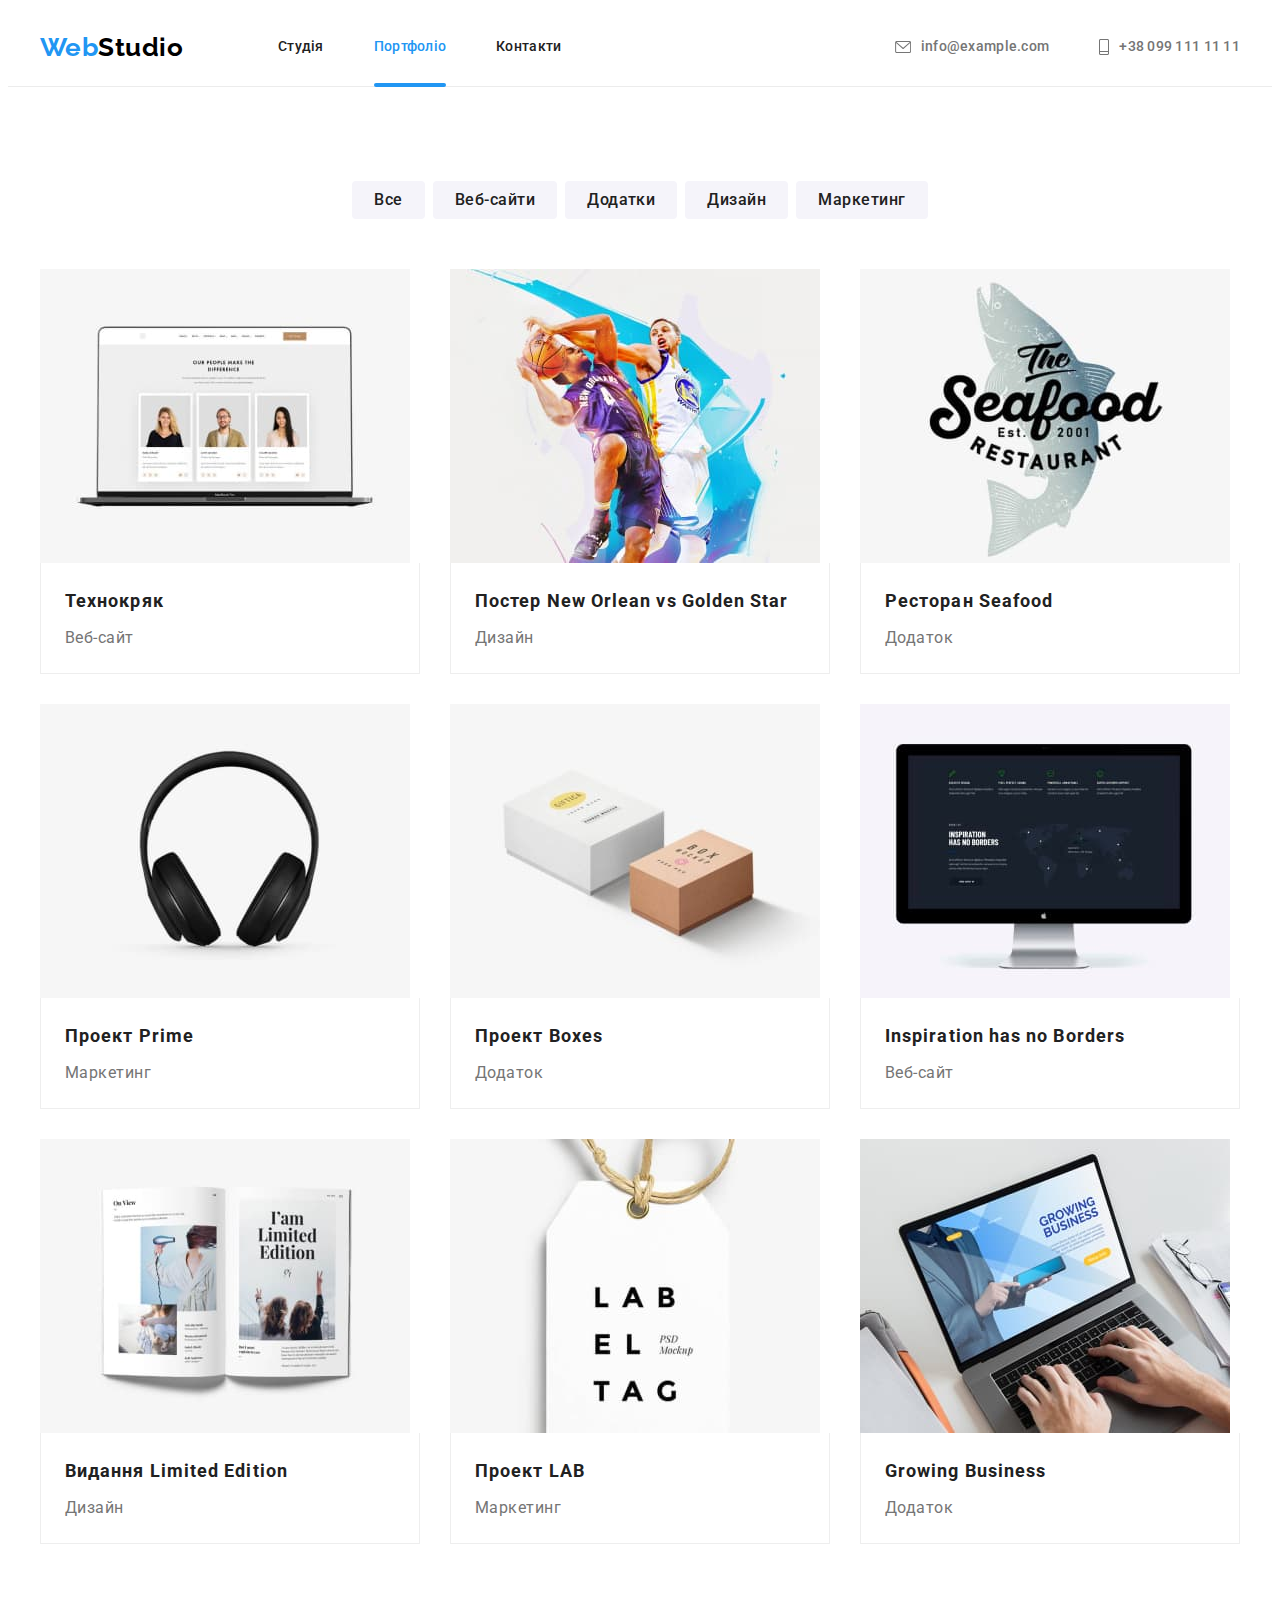
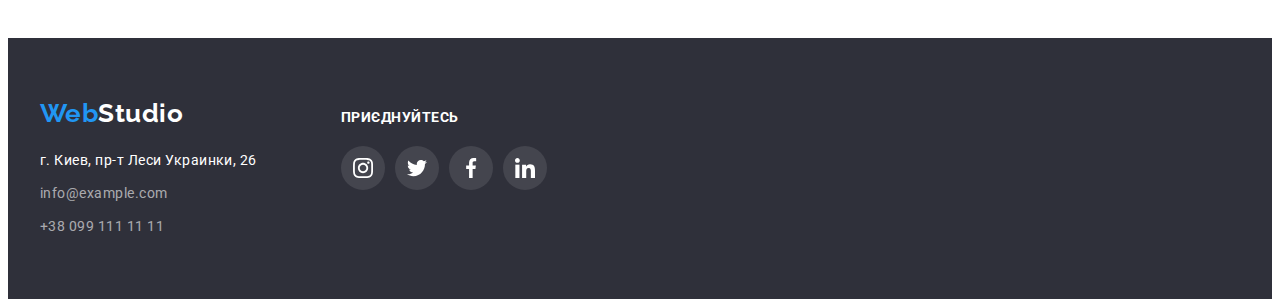
==== portfolio.html @ 140255fb "moved previous data" ====
<!DOCTYPE html>
<html lang="uk">
  <head>
    <meta charset="UTF-8" />
    <meta http-equiv="X-UA-Compatible" content="IE=edge" />
    <meta name="viewport" content="width=device-width, initial-scale=1.0" />
    <title>WebStudio - Portfolio</title>
    <link rel="preconnect" href="https://fonts.googleapis.com" />
    <link rel="preconnect" href="https://fonts.gstatic.com" crossorigin />
    <link
      href="https://fonts.googleapis.com/css2?family=Raleway:wght@700&family=Roboto:wght@400;500;700;900&display=swap"
      rel="stylesheet"
    />
    <link
      rel="stylesheet"
      href="https://cdnjs.cloudflare.com/ajax/libs/modern-normalize/1.1.0/modern-normalize.min.css"
      integrity="sha512-wpPYUAdjBVSE4KJnH1VR1HeZfpl1ub8YT/NKx4PuQ5NmX2tKuGu6U/JRp5y+Y8XG2tV+wKQpNHVUX03MfMFn9Q=="
      crossorigin="anonymous"
      referrerpolicy="no-referrer"
    />
    <link rel="stylesheet" href="./css/style.css" />
  </head>

  <body>
    <!-- header -->
    <header class="header">
      <div class="container header-container">
        <nav class="header-nav">
          <a href="./index.html" class="logo">Web<span class="logo-top">Studio</span> </a>
          <ul class="header-list list">
            <li class="header-item">
              <a href="./index.html" class="header-link link"> Студія </a>
            </li>
            <li class="header-item">
              <a href="./portfolio.html" class="header-link link current"> Портфоліо </a>
            </li>
            <li class="header-item">
              <a href="" class="header-link link"> Контакти </a>
            </li>
          </ul>
        </nav>
        <ul class="header-contact list">
          <li class="contact-item">
            <a href="mailto:info@example.com" class="contact-link link">
              <svg class="contact-item-icon" width="16" height="12">
                <use href="./images/icons.svg#icon-mail"></use>
              </svg>
              info@example.com
            </a>
          </li>
          <li class="contact-item">
            <a href="tel:+380991111111" class="contact-link link">
              <svg class="contact-item-icon" width="10" height="16">
                <use href="./images/icons.svg#icon-phone"></use>
              </svg>
              +38 099 111 11 11
            </a>
          </li>
        </ul>
      </div>
    </header>

    <!-- main -->
    <main>
      <section class="portfolio section">
        <h1 class="visually-hidden">Портфоліо</h1>

        <!-- portfolio filters -->
        <div class="container">
          <ul class="filter-list list">
            <li class="filter-item">
              <button type="button" class="filter-button btn">Все</button>
            </li>
            <li class="filter-item">
              <button type="button" class="filter-button btn">Веб-сайти</button>
            </li>
            <li class="filter-item">
              <button type="button" class="filter-button btn">Додатки</button>
            </li>
            <li class="filter-item">
              <button type="button" class="filter-button btn">Дизайн</button>
            </li>
            <li class="filter-item">
              <button type="button" class="filter-button btn">Маркетинг</button>
            </li>
          </ul>

          <!-- portfolio items -->
          <ul class="portfolio-list list">
            <li class="portfolio-item">
              <a href="" class="portfolio-link link">
                <div class="portfolio-thumb">
                  <img
                    src="./images/potfolio-1.jpg"
                    alt="трое людей на экране ноутбука"
                    width="370"
                  />
                  <p class="portfolio-thumb-text">
                    Ресурс пропонує комплексні пропозиції з різним рівнем функціоналу та сервісів.
                    Все це дозволить відвідувачу отримати вичерпні відомості про компанію чи
                    приватну особу.
                  </p>
                </div>
                <div class="item-border">
                  <h2 class="portfolio-title title">Технокряк</h2>
                  <p class="portfolio-text">Веб-сайт</p>
                </div>
              </a>
            </li>
            <li class="portfolio-item">
              <a href="" class="portfolio-link link">
                <div class="portfolio-thumb">
                  <img src="./images/potfolio-2.jpg" alt="два баскетболиста и мяч" width="370" />
                  <p class="portfolio-thumb-text">
                    Ресурс пропонує комплексні пропозиції з різним рівнем функціоналу та сервісів.
                    Все це дозволить відвідувачу отримати вичерпні відомості про компанію чи
                    приватну особу.
                  </p>
                </div>
                <div class="item-border">
                  <h2 class="portfolio-title title">Постер New Orlean vs Golden Star</h2>
                  <p class="portfolio-text">Дизайн</p>
                </div>
              </a>
            </li>
            <li class="portfolio-item">
              <a href="" class="portfolio-link link">
                <div class="portfolio-thumb">
                  <img
                    src="./images/potfolio-3.jpg"
                    alt="акула, на которой название ресторана"
                    width="370"
                  />
                  <p class="portfolio-thumb-text">
                    Ресурс пропонує комплексні пропозиції з різним рівнем функціоналу та сервісів.
                    Все це дозволить відвідувачу отримати вичерпні відомості про компанію чи
                    приватну особу.
                  </p>
                </div>
                <div class="item-border">
                  <h2 class="portfolio-title title">Ресторан Seafood</h2>
                  <p class="portfolio-text">Додаток</p>
                </div>
              </a>
            </li>
            <li class="portfolio-item">
              <a href="" class="portfolio-link link">
                <div class="portfolio-thumb">
                  <img
                    src="./images/potfolio-4.jpg"
                    alt="беспроводные внешние наушники"
                    width="370"
                  />
                  <p class="portfolio-thumb-text">
                    Ресурс пропонує комплексні пропозиції з різним рівнем функціоналу та сервісів.
                    Все це дозволить відвідувачу отримати вичерпні відомості про компанію чи
                    приватну особу.
                  </p>
                </div>
                <div class="item-border">
                  <h2 class="portfolio-title title">Проект Prime</h2>
                  <p class="portfolio-text">Маркетинг</p>
                </div>
              </a>
            </li>
            <li class="portfolio-item">
              <a href="" class="portfolio-link link">
                <div class="portfolio-thumb">
                  <img
                    src="./images/potfolio-5.jpg"
                    alt="две подарочных картонных коробки"
                    width="370"
                  />
                  <p class="portfolio-thumb-text">
                    Ресурс пропонує комплексні пропозиції з різним рівнем функціоналу та сервісів.
                    Все це дозволить відвідувачу отримати вичерпні відомості про компанію чи
                    приватну особу.
                  </p>
                </div>
                <div class="item-border">
                  <h2 class="portfolio-title title">Проект Boxes</h2>
                  <p class="portfolio-text">Додаток</p>
                </div>
              </a>
            </li>
            <li class="portfolio-item">
              <a href="" class="portfolio-link link">
                <div class="portfolio-thumb">
                  <img src="./images/potfolio-6.jpg" alt="монитор с информацией" width="370" />
                  <p class="portfolio-thumb-text">
                    Ресурс пропонує комплексні пропозиції з різним рівнем функціоналу та сервісів.
                    Все це дозволить відвідувачу отримати вичерпні відомості про компанію чи
                    приватну особу.
                  </p>
                </div>
                <div class="item-border">
                  <h2 class="portfolio-title title">Inspiration has no Borders</h2>
                  <p class="portfolio-text">Веб-сайт</p>
                </div>
              </a>
            </li>
            <li class="portfolio-item">
              <a href="" class="portfolio-link link">
                <div class="portfolio-thumb">
                  <img src="./images/potfolio-7.jpg" alt="открытая книга" width="370" />
                  <p class="portfolio-thumb-text">
                    Ресурс пропонує комплексні пропозиції з різним рівнем функціоналу та сервісів.
                    Все це дозволить відвідувачу отримати вичерпні відомості про компанію чи
                    приватну особу.
                  </p>
                </div>
                <div class="item-border">
                  <h2 class="portfolio-title title">Видання Limited Edition</h2>
                  <p class="portfolio-text">Дизайн</p>
                </div>
              </a>
            </li>
            <li class="portfolio-item">
              <a href="" class="portfolio-link link">
                <div class="portfolio-thumb">
                  <img
                    src="./images/potfolio-8.jpg"
                    alt="картонная этикетка на верёвке"
                    width="370"
                  />
                  <p class="portfolio-thumb-text">
                    Ресурс пропонує комплексні пропозиції з різним рівнем функціоналу та сервісів.
                    Все це дозволить відвідувачу отримати вичерпні відомості про компанію чи
                    приватну особу.
                  </p>
                </div>
                <div class="item-border">
                  <h2 class="portfolio-title title">Проект LAB</h2>
                  <p class="portfolio-text">Маркетинг</p>
                </div>
              </a>
            </li>
            <li class="portfolio-item">
              <a href="" class="portfolio-link link">
                <div class="portfolio-thumb">
                  <img src="./images/potfolio-9.jpg" alt="работа на ноутбуке" width="370" />
                  <p class="portfolio-thumb-text">
                    Ресурс пропонує комплексні пропозиції з різним рівнем функціоналу та сервісів.
                    Все це дозволить відвідувачу отримати вичерпні відомості про компанію чи
                    приватну особу.
                  </p>
                </div>
                <div class="item-border">
                  <h2 class="portfolio-title title">Growing Business</h2>
                  <p class="portfolio-text">Додаток</p>
                </div>
              </a>
            </li>
          </ul>
        </div>
      </section>
    </main>
    <!-- footer -->
    <footer class="footer">
      <div class="container footer-container">
        <div class="contact-information">
          <a href="./index.html" class="logo">Web<span class="logo-bottom">Studio</span> </a>
          <address class="footer-address">
            <ul class="footer-list list">
              <li class="footer-item">
                <a
                  href="https://goo.gl/maps/brbRvfbXfKNv5y6a6"
                  class="footer-link link city"
                  target="_blank"
                  rel="noopener noreferer nofolow"
                >
                  г. Киев, пр-т Леси Украинки, 26
                </a>
              </li>
              <li class="footer-item">
                <a href="mailto:info@example.com" class="footer-link link"> info@example.com </a>
              </li>
              <li class="footer-item">
                <a href="tel:+380991111111" class="footer-link link"> +38 099 111 11 11 </a>
              </li>
            </ul>
          </address>
        </div>

        <div class="join-us">
          <p class="footer-title">приєднуйтесь</p>
          <ul class="footer-soc-list list">
            <li class="footer-soc-item">
              <a href="" class="footer-soc-link link">
                <svg class="footer-soc-icon" width="20px" height="20px">
                  <use href="./images/icons.svg#icon-instagram"></use>
                </svg>
              </a>
            </li>
            <li class="footer-soc-item">
              <a href="" class="footer-soc-link link">
                <svg class="footer-soc-icon" width="20px" height="20px">
                  <use href="./images/icons.svg#icon-twitter"></use>
                </svg>
              </a>
            </li>
            <li class="footer-soc-item">
              <a href="" class="footer-soc-link link">
                <svg class="footer-soc-icon" width="20px" height="20px">
                  <use href="./images/icons.svg#icon-facebook"></use>
                </svg>
              </a>
            </li>
            <li class="footer-soc-item">
              <a href="" class="footer-soc-link link">
                <svg class="footer-soc-icon" width="20px" height="20px">
                  <use href="./images/icons.svg#icon-linkedin"></use>
                </svg>
              </a>
            </li>
          </ul>
        </div>
      </div>
    </footer>
  </body>
</html>
---- css/style.css ----
:root {
  --primary-color-text: #757575;
  --primary-title-color: #212121;
  --accent-color: #2196f3;

  --footer-background-color: #2f303a;
  --web-logo-color: #2196f3;
  --header-logo-studio: #000000;
  --footer-logo-studio: #ffffff;
  --footer-link-color: rgba(255, 255, 255, 0.6);

  --hero-title-color: #ffffff;
  --hero-background-color: #c4c4c4;
  --hero-button-accent: #188ce8;
  --hero-overlay-color: rgba(47, 48, 58, 0.4);

  --section-team-background: #f5f4fa;
  --team-person-background: #ffffff;

  --portfolio-button-background: #f5f4fa;
  --portfolio-button-hover-color: #ffffff;

  --portfolio-item-background: #eeeeee;
  /* --------ICONS--------- */
  --features-icon-backround: #f5f4fa;

  --team-icon-color: #afb1b8;
  --team-icon-background: #ffffff;
  --team-icon-hover: #ffffff;

  --client-icon-color: #afb1b8;

  --footer-icon-background: rgba(255, 255, 255, 0.1);
  --footer-icon-color: #ffffff;

  /* ===========animation */
  --time-function: cubic-bezier(0.4, 0, 0.2, 1);
  --time-duration: 250ms;
}

/* --------------------BASIC--------------------- */
p,
h1,
h2,
h3,
h4,
h5,
h6 {
  margin: 0;
}

ul,
ol {
  margin: 0;
  padding-left: 0;
}

img {
  display: block;
  max-width: 100%;
  height: auto;
}

address {
  font-style: normal;
}
/* ====================================== */
body {
  font-family: 'Roboto', sans-serif;
  letter-spacing: 0.03em;
  color: var(--primary-color-text);
  background-color: #ffffff;
}

.container {
  /* width: 100%;
  max-width: 1200px; */
  width: 1200px;
  margin-left: auto;
  margin-right: auto;
  padding-left: 15px;
  padding-right: 15px;
}

.section {
  padding-top: 94px;
  padding-bottom: 94px;
}

.list {
  list-style: none;
}
.link {
  text-decoration: none;
}

.title {
  color: var(--primary-title-color);
}

.btn {
  font-family: inherit;
  text-align: center;
  cursor: pointer;
  border: none;
  border-radius: 4px;
}

.visually-hidden {
  position: absolute;
  white-space: nowrap;
  width: 1px;
  height: 1px;
  overflow: hidden;
  border: 0;
  padding: 0;
  clip: rect(0 0 0 0);
  clip-path: inset(50%);
  margin: -1px;
}
/* -------------------------------------------- */
/* --------------------header------------------ */
.header {
  align-items: center;
  border-bottom: 1px solid #ececec;
}

.header-container {
  display: flex;
  align-items: center;
}

.header-nav {
  display: flex;
  align-items: center;
}

.header-list {
  display: flex;
  margin-left: 93px;
}

.header-list .header-item + .header-item {
  margin-left: 50px;
}
.header-contact {
  display: flex;
  align-items: center;
  margin-left: auto;
}
.header-contact .contact-item + .contact-item {
  margin-left: 50px;
}

/* ----logo--- */
/* ----------- */
.logo {
  display: block;
  width: 145px;

  font-family: 'Raleway', sans-serif;
  font-weight: 700;
  font-size: 26px;
  line-height: 1.19;
  color: var(--accent-color);

  text-decoration: none;
}
.header-nav .logo-top {
  color: var(--header-logo-studio);
}
/* ------------ */
/* ------------ */

.header-item {
  position: relative;
}
.header-list .current {
  color: var(--accent-color);
}

.current::after {
  content: '';
  position: absolute;
  top: calc(100% + 1px);
  transform: translate(0, -100%);
  width: 100%;
  height: 4px;
  border-radius: 2px;

  background-color: var(--accent-color);
}

.header-link,
.contact-link {
  display: flex;
  align-items: center;
  padding-top: 31px;
  padding-bottom: 31px;

  font-weight: 500;
  font-size: 14px;
  line-height: 1.14;
  letter-spacing: 0.02em;
  color: var(--primary-title-color);

  transition-property: color;
  transition-duration: var(--time-duration);
  transition-timing-function: var(--time-function);
}
.contact-link {
  color: var(--primary-color-text);
}

.contact-item-icon {
  fill: currentColor;
  margin-right: 10px;
}

.header-link:hover,
.header-link:focus,
.contact-link:hover,
.contact-link:focus {
  color: var(--accent-color);
}
/* -------------------END----------------------- */

/* --------------------------------------------- */
/* --------------------HERO--------------------- */
.hero {
  padding-top: 200px;
  padding-bottom: 200px;
  max-width: 1600px;
  margin-left: auto;
  margin-right: auto;

  background-color: var(--hero-background-color);
  background-image: linear-gradient(rgba(47, 48, 58, 0.4), rgba(47, 48, 58, 0.4)),
    url(../images/hero.jpg);
  background-repeat: no-repeat;
  background-position: center;
  background-size: cover;
}

.hero-title {
  margin-left: auto;
  margin-right: auto;
  margin-bottom: 30px;
  max-width: 696px;

  font-weight: 900;
  font-size: 44px;
  line-height: 1.36;
  letter-spacing: 0.06em;
  text-transform: uppercase;
  text-align: center;
  color: var(--hero-title-color);
}

.hero-btn {
  display: block;
  min-width: 200px;
  height: 50px;
  margin: 0 auto;
  padding: 0;

  font-weight: 700;
  font-size: 16px;
  line-height: 1.88;
  letter-spacing: 0.06em;

  background-color: var(--accent-color);
  color: var(--hero-title-color);
  box-shadow: 0px 4px 4px rgba(0, 0, 0, 0.15);

  transition: background-color;
  transition-duration: var(--time-duration);
  transition-timing-function: var(--time-function);
}

.hero-btn:hover,
.hero-btn:focus {
  background-color: var(--hero-button-accent);
}
/* -------------------END----------------------- */

/* --------------------------------------------- */
/* --------------------FEATURES------------------ */
.features {
  padding-bottom: 0;
}
.features-list {
  display: flex;
  gap: 30px;
}

.features-item {
  max-width: 270px;
}
.features-item-picture {
  display: flex;
  width: 270px;
  height: 120px;
  margin-bottom: 30px;
  align-items: center;
  justify-content: center;
  background-color: var(--features-icon-backround);
}

.features .features-title {
  margin-bottom: 10px;

  font-weight: 700;
  font-size: 14px;
  line-height: 1.14;
  text-transform: uppercase;
}

.features-text {
  font-size: 14px;
  line-height: 1.71;
}
/* -------------------END----------------------- */

/* --------------------------------------------- */
/* ------------------SERVICE------------------- */
.service-title {
  width: 376px;
  margin-left: auto;
  margin-right: auto;
  margin-bottom: 50px;

  font-weight: 700;
  font-size: 36px;
  line-height: 1.17;
}
.service-list {
  display: flex;
  justify-content: center;
  /* gap: 30px; */
}

.service-list .service-item + .service-item {
  margin-left: 30px;
}
.service-link {
  position: relative;
}
.service-text {
  position: absolute;
  bottom: 0;
  left: 0;
  width: 100%;
  min-height: 70px;

  display: flex;
  align-items: center;
  justify-content: center;

  font-weight: 700;
  font-size: 14px;
  line-height: 1.14;
  letter-spacing: 0.03em;
  text-transform: uppercase;
  color: #ffffff;

  background-color: rgba(47, 48, 58, 0.8);
}

/* ------------------TEAM------------------- */
.team {
  background-color: var(--section-team-background);
}

.team-title {
  width: 264px;
  margin-left: auto;
  margin-right: auto;
  margin-bottom: 50px;

  font-weight: 700;
  font-size: 36px;
  line-height: 1.17;
}
.team-list {
  display: flex;
  gap: 30px;
}

.team-item {
  width: 270px;
  background-color: var(--team-person-background);
  box-shadow: 0px 1px 3px rgba(0, 0, 0, 0.12), 0px 1px 1px rgba(0, 0, 0, 0.14),
    0px 2px 1px rgba(0, 0, 0, 0.2);
  border-radius: 0px 0px 4px 4px;
}

.team-link-title {
  padding-top: 30px;
  margin-bottom: 10px;
  text-align: center;

  font-weight: 500;
  font-size: 16px;
  line-height: 1.19;
}

.team-item-text {
  margin-bottom: 16px;

  font-size: 16px;
  line-height: 1.19;
  text-align: center;
}
.team-soc-list {
  display: flex;
  gap: 10px;
  justify-content: center;
  padding-bottom: 30px;
}
.team-soc-link {
  display: flex;
  align-items: center;
  justify-content: center;
  width: 44px;
  height: 44px;
  border-radius: 50%;
  background-color: var(--team-icon-background);
  color: var(--client-icon-color);

  transition-property: color, background-color;
  transition-duration: var(--time-duration);
  transition-timing-function: var(--time-function);
}
.team-soc-icon {
  fill: currentColor;
}
.team-soc-link:hover,
.team-soc-link:focus {
  background-color: var(--accent-color);
  color: var(--team-icon-hover);
}
/* ----------------CLIENTS------------------- */
.clients-title {
  margin-bottom: 50px;

  font-weight: 700;
  font-size: 36px;
  line-height: 1.17;
  text-align: center;
}
.clients-list {
  display: flex;
  gap: 30px;
  align-items: center;
}
.clients-link {
  display: flex;
  width: 170px;
  height: 92px;
  justify-content: center;
  align-items: center;

  color: var(--client-icon-color);
  border: 1px solid var(--client-icon-color);
  border-radius: 4px;

  transition: color, border-color;
  transition-duration: var(--time-duration);
  transition-timing-function: var(--time-function);
}
.clients-icon {
  fill: currentColor;
}
.clients-link:hover,
.clients-link:focus {
  color: var(--accent-color);
  border-color: var(--accent-color);
}

/* ------------------FOOTER------------------- */
.footer {
  padding-top: 60px;
  padding-bottom: 60px;
  background-color: var(--footer-background-color);
}
.footer-container {
  display: flex;
  gap: 70px;
  align-items: baseline;
}
.footer-address {
  width: 231px;
}
.footer .logo-bottom {
  color: var(--footer-logo-studio);
}

.footer .logo {
  display: inline-block;
  width: 145px;
  margin-bottom: 20px;
}

.footer-item:not(:last-child) {
  margin-bottom: 9px;
}

.footer-link {
  font-size: 14px;
  line-height: 1.71;
  color: var(--footer-link-color);

  transition-property: color;
  transition-duration: var(--time-duration);
  transition-timing-function: var(--time-function);
}
.footer-item .city {
  display: inline-block;

  font-size: 14px;
  line-height: 1.71;
  color: var(--footer-logo-studio);
}

.footer-link:hover,
.footer-link:focus {
  color: var(--accent-color);
}

.footer-title {
  margin-bottom: 20px;

  font-weight: 700;
  font-size: 14px;
  line-height: 1.14;
  text-transform: uppercase;

  color: #ffffff;
}
.footer-soc-list {
  display: flex;
  align-items: center;
  justify-content: start;
}
.footer-soc-list .footer-soc-item + .footer-soc-item {
  margin-left: 10px;
}

.footer-soc-link {
  display: flex;
  align-items: center;
  justify-content: center;
  width: 44px;
  height: 44px;
  border-radius: 50%;
  background-color: var(--footer-icon-background);

  transition-property: background-color;
  transition-duration: var(--time-duration);
  transition-timing-function: var(--time-function);
}
.footer-soc-icon {
  fill: var(--footer-icon-color);
}
.footer-soc-link:hover,
.footer-soc-link:focus {
  background-color: var(--accent-color);
}
/* -------------------END----------------------- */

/* -------------PORTFOLIO.INDEX--------------- */
/* ------------------FILTER------------------- */

.filter-list {
  display: flex;
  justify-content: center;
  gap: 8px;
  margin-bottom: 50px;
}

.filter-button {
  padding: 6px 22px;
  font-weight: 500;
  font-size: 16px;
  line-height: 1.62;
  letter-spacing: 0.03em;
  text-align: center;

  background-color: var(--portfolio-button-background);
  color: var(--primary-title-color);

  transition: background-color, color, box-shadow;
  transition-duration: var(--time-duration);
  transition-timing-function: var(--time-function);
}

.filter-button:hover,
.filter-button:focus {
  background-color: var(--accent-color);
  color: var(--portfolio-button-hover-color);
  box-shadow: 0px 3px 1px rgba(0, 0, 0, 0.1), 0px 1px 2px rgba(0, 0, 0, 0.08),
    0px 2px 2px rgba(0, 0, 0, 0.12);
}

/* ------------ */
/* ------------ */

.portfolio-list {
  display: flex;
  flex-wrap: wrap;
  gap: 30px;
  padding: 0;
  margin: 0;
}

.portfolio-item {
  flex-basis: calc((100% - 60px) / 3);
}
.portfolio-link {
  display: block;
  transition-property: box-shadow;
  transition-duration: var(--time-duration);
  transition-timing-function: var(--time-function);
}
.portfolio-link:hover,
.portfolio-link:focus {
  box-shadow: 0px 1px 1px rgba(0, 0, 0, 0.12), 0px 4px 4px rgba(0, 0, 0, 0.06),
    1px 4px 6px rgba(0, 0, 0, 0.16);
}

.portfolio-link:hover .portfolio-thumb-text {
  transform: translateY(0);
}
.portfolio-link:focus .portfolio-thumb-text {
  transform: translateY(0);
}

.item-border {
  display: block;
  padding: 20px 24px;
  border-left: 1px solid #eeeeee;
  border-bottom: 1px solid #eeeeee;
  border-right: 1px solid #eeeeee;
}
.portfolio-title {
  display: block;
  margin-bottom: 4px;

  font-weight: 700;
  font-size: 18px;
  line-height: 2;
  letter-spacing: 0.06em;
}
.portfolio-text {
  font-size: 16px;
  line-height: 1.88;
  color: var(--primary-color-text);
}

.portfolio-thumb {
  position: relative;
  overflow: hidden;
}

.portfolio-thumb-text {
  display: block;
  position: absolute;
  top: 0;
  left: 0;
  height: 100%;
  padding: 63px 24px;

  font-size: 18px;
  line-height: 1.56;
  letter-spacing: 0.03em;
  color: #ffffff;
  background-color: rgba(33, 150, 243, 0.9);

  overflow: auto;
  transform: translateY(101%);
  transition-property: transform;
  transition-duration: var(--time-duration);
  transition-timing-function: var(--time-function);
}

.backdrop {
  position: fixed;
  top: 0;
  height: 100%;
  width: 100%;

  background-color: rgba(0, 0, 0, 0.2);
  transition-property: opacity, visibility;
  transition-duration: var(--time-duration);
  transition-timing-function: var(--time-function);
}
.backdrop.is-hidden .modal {
  transform: translate(-50%, -50%) scale(0) rotate(360deg);
  border-radius: 50%;
}
.modal {
  position: absolute;
  width: 528px;
  min-height: 581px;
  top: 50%;
  left: 50%;
  transform: translate(-50%, -50%) scale(1) rotate(0deg);
  background-color: #ffffff;
  box-shadow: 0px 1px 3px rgba(0, 0, 0, 0.12), 0px 1px 1px rgba(0, 0, 0, 0.14),
    0px 2px 1px rgba(0, 0, 0, 0.2);
  border-radius: 4px;
  transition-property: transform, border-radius;
  transition-duration: var(--time-duration);
  transition-timing-function: var(--time-function);
}
.close-btn {
  position: absolute;
  top: 8px;
  right: 8px;

  display: flex;
  align-items: center;
  justify-content: center;
  width: 30px;
  height: 30px;
  padding: 0;
  cursor: pointer;
  border-radius: 50%;
  color: #000000;
  background-color: transparent;
  border: 1px solid rgba(0, 0, 0, 0.1);
}
.close-btn-icon {
  fill: currentColor;
}
.is-hidden {
  opacity: 0;
  visibility: hidden;
  pointer-events: none;
}
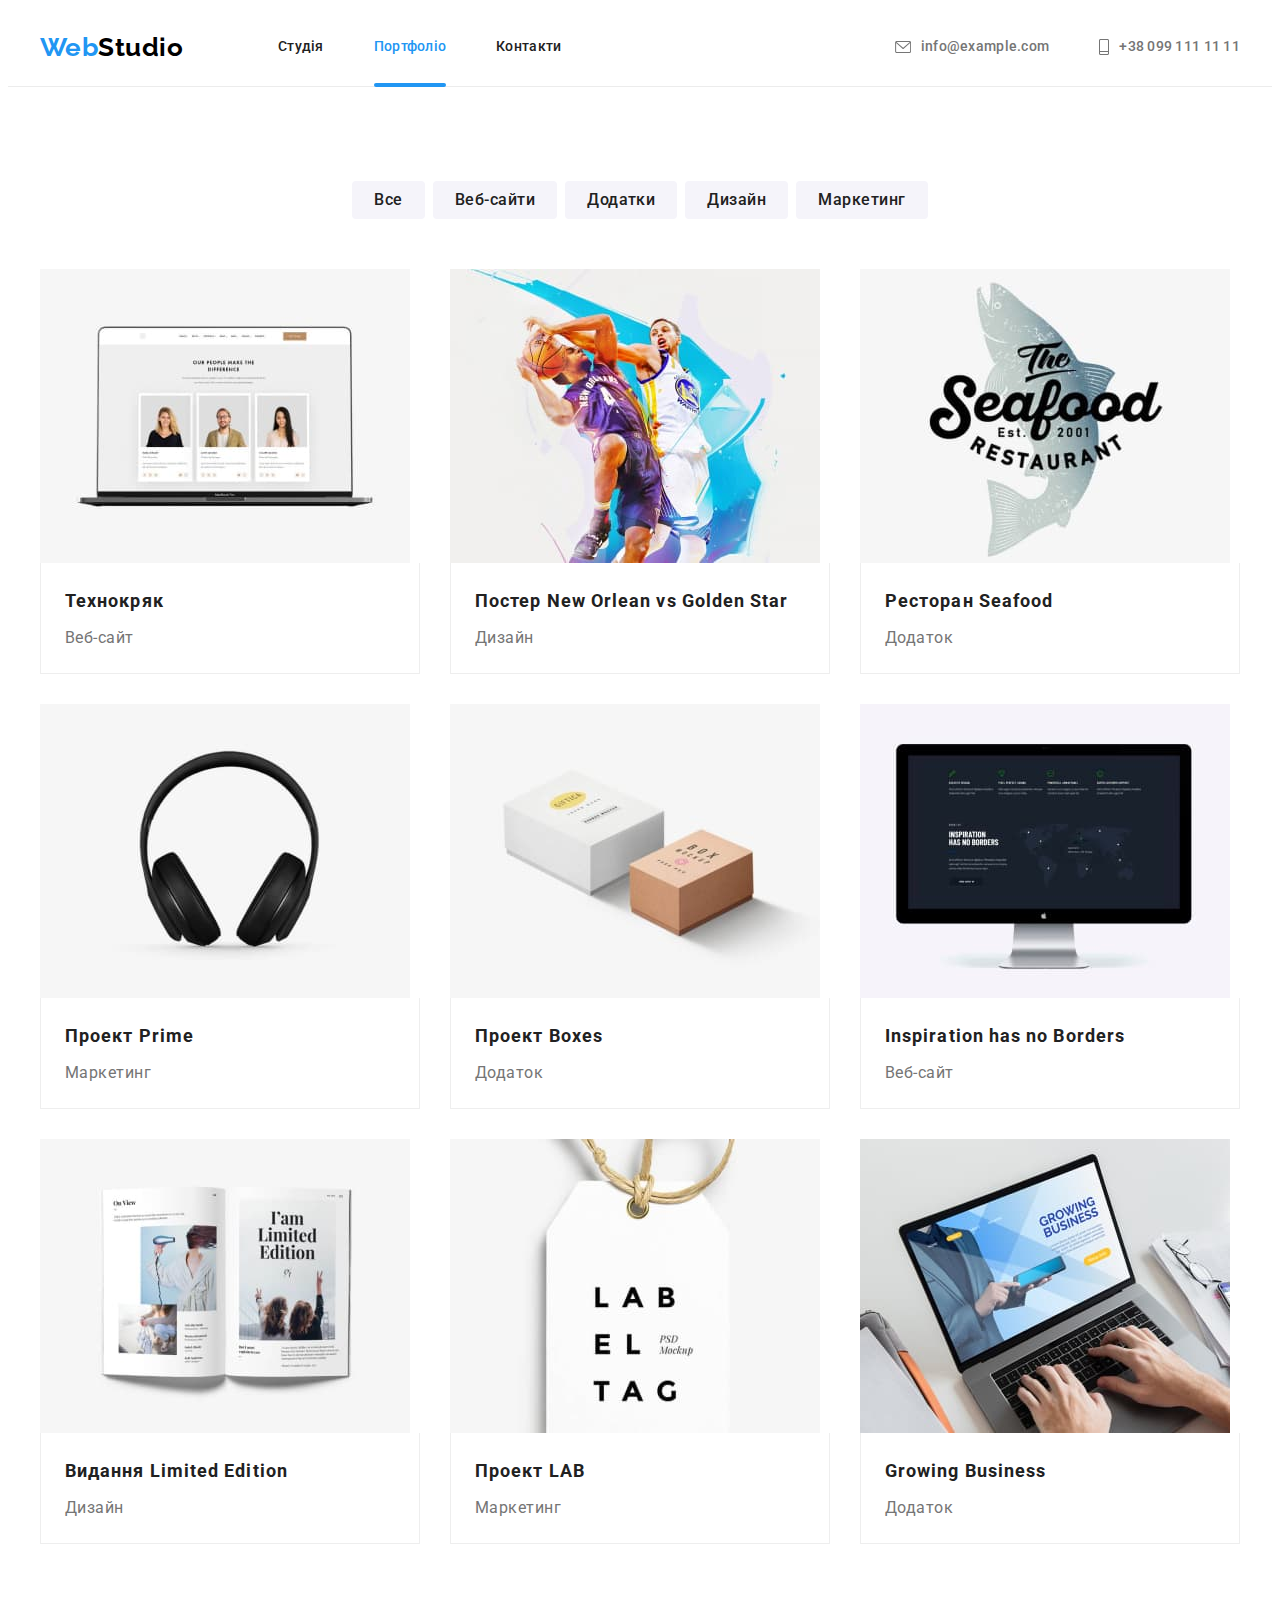
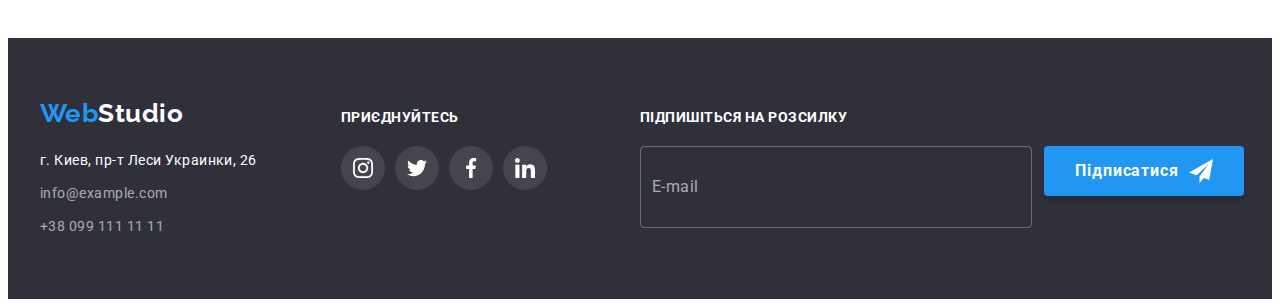
==== commit f57ef6c0: "done footer subscribe" ====
--- a/portfolio.html
+++ b/portfolio.html
@@ -69,19 +69,19 @@
         <div class="container">
           <ul class="filter-list list">
             <li class="filter-item">
-              <button type="button" class="filter-button btn">Все</button>
-            </li>
-            <li class="filter-item">
-              <button type="button" class="filter-button btn">Веб-сайти</button>
-            </li>
-            <li class="filter-item">
-              <button type="button" class="filter-button btn">Додатки</button>
-            </li>
-            <li class="filter-item">
-              <button type="button" class="filter-button btn">Дизайн</button>
-            </li>
-            <li class="filter-item">
-              <button type="button" class="filter-button btn">Маркетинг</button>
+              <button type="button" class="filter-button">Все</button>
+            </li>
+            <li class="filter-item">
+              <button type="button" class="filter-button">Веб-сайти</button>
+            </li>
+            <li class="filter-item">
+              <button type="button" class="filter-button">Додатки</button>
+            </li>
+            <li class="filter-item">
+              <button type="button" class="filter-button">Дизайн</button>
+            </li>
+            <li class="filter-item">
+              <button type="button" class="filter-button">Маркетинг</button>
             </li>
           </ul>
 
@@ -315,6 +315,25 @@
             </li>
           </ul>
         </div>
+
+        <div class="subscribe">
+          <p class="subscribe-title">Підпишіться на розсилку</p>
+          <div class="subscribe-wrap">
+            <input
+              type="email"
+              name="subscribe-email"
+              id="subscribe-email"
+              class="subscribe-input"
+            />
+            <label for="subscribe-email" class="subscribe-label">E-mail</label>
+            <button type="submit" class="subscribe-btn btn">
+              Підписатися
+              <svg class="submit-icon" width="24" height="24">
+                <use href="./images/icons.svg#icon-send"></use>
+              </svg>
+            </button>
+          </div>
+        </div>
       </div>
     </footer>
   </body>
--- a/css/style.css
+++ b/css/style.css
@@ -11,8 +11,10 @@
 
   --hero-title-color: #ffffff;
   --hero-background-color: #c4c4c4;
-  --hero-button-accent: #188ce8;
   --hero-overlay-color: rgba(47, 48, 58, 0.4);
+
+  --button-accent: #188ce8;
+  --button-color: #ffffff;
 
   --section-team-background: #f5f4fa;
   --team-person-background: #ffffff;
@@ -99,9 +101,22 @@
 }
 
 .btn {
+  display: block;
+  min-width: 200px;
+  height: 50px;
+  margin: 0 auto;
+  padding: 0;
+
   font-family: inherit;
+  font-weight: 700;
+  font-size: 16px;
+  line-height: 1.88;
+  letter-spacing: 0.06em;
   text-align: center;
   cursor: pointer;
+  background-color: var(--accent-color);
+  color: var(--button-color);
+  box-shadow: 0px 4px 4px rgba(0, 0, 0, 0.15);
   border: none;
   border-radius: 4px;
 }
@@ -258,29 +273,14 @@
 }
 
 .hero-btn {
-  display: block;
-  min-width: 200px;
-  height: 50px;
-  margin: 0 auto;
-  padding: 0;
-
-  font-weight: 700;
-  font-size: 16px;
-  line-height: 1.88;
-  letter-spacing: 0.06em;
-
-  background-color: var(--accent-color);
-  color: var(--hero-title-color);
-  box-shadow: 0px 4px 4px rgba(0, 0, 0, 0.15);
-
-  transition: background-color;
+  transition-property: background-color;
   transition-duration: var(--time-duration);
   transition-timing-function: var(--time-function);
 }
 
 .hero-btn:hover,
 .hero-btn:focus {
-  background-color: var(--hero-button-accent);
+  background-color: var(--button-accent);
 }
 /* -------------------END----------------------- */
 
@@ -465,7 +465,7 @@
   border: 1px solid var(--client-icon-color);
   border-radius: 4px;
 
-  transition: color, border-color;
+  transition-property: color, border-color;
   transition-duration: var(--time-duration);
   transition-timing-function: var(--time-function);
 }
@@ -486,9 +486,9 @@
 }
 .footer-container {
   display: flex;
-  gap: 70px;
   align-items: baseline;
 }
+
 .footer-address {
   width: 231px;
 }
@@ -528,6 +528,9 @@
   color: var(--accent-color);
 }
 
+.join-us {
+  margin-left: 70px;
+}
 .footer-title {
   margin-bottom: 20px;
 
@@ -567,6 +570,78 @@
 .footer-soc-link:focus {
   background-color: var(--accent-color);
 }
+
+.subscribe {
+  margin-left: 93px;
+}
+.subscribe-wrap {
+  position: relative;
+  display: flex;
+}
+.subscribe-title {
+  margin-bottom: 20px;
+
+  font-weight: 700;
+  font-size: 14px;
+  line-height: 1.14;
+
+  text-transform: uppercase;
+  color: #ffffff;
+}
+.subscribe-input {
+  width: 358px;
+  height: 50px;
+  margin-right: 12px;
+  padding: 15px 16px;
+
+  color: #ffffff;
+  background-color: transparent;
+  border: 1px solid rgba(255, 255, 255, 0.3);
+  border-radius: 4px;
+  outline: transparent;
+
+  transition-property: border-color;
+  transition-duration: var(--time-duration);
+  transition-timing-function: var(--time-function);
+}
+.subscribe-label {
+  position: absolute;
+  left: 12px;
+  top: 50%;
+  transform: translateY(-50%);
+
+  font-size: 16px;
+  line-height: 1.25;
+  letter-spacing: 0.03em;
+
+  color: rgba(255, 255, 255, 0.6);
+  transition-property: transform, color;
+  transition-duration: var(--time-duration);
+  transition-timing-function: var(--time-function);
+}
+.subscribe-input:focus {
+  border-color: var(--accent-color);
+}
+.subscribe-input:focus + .subscribe-label {
+  transform: translate(-150%, -50%);
+  color: var(--accent-color);
+}
+.subscribe-btn {
+  display: flex;
+  align-items: center;
+  justify-content: center;
+  transition-property: background-color;
+  transition-duration: var(--time-duration);
+  transition-timing-function: var(--time-function);
+}
+.subscribe-btn:hover,
+.subscribe-btn:focus {
+  background-color: var(--button-accent);
+}
+.submit-icon {
+  margin-left: 10px;
+  fill: #ffffff;
+}
 /* -------------------END----------------------- */
 
 /* -------------PORTFOLIO.INDEX--------------- */
@@ -580,17 +655,23 @@
 }
 
 .filter-button {
+  display: block;
   padding: 6px 22px;
+
+  font-family: inherit;
   font-weight: 500;
   font-size: 16px;
   line-height: 1.62;
   letter-spacing: 0.03em;
   text-align: center;
+  cursor: pointer;
+  border: none;
+  border-radius: 4px;
 
   background-color: var(--portfolio-button-background);
   color: var(--primary-title-color);
 
-  transition: background-color, color, box-shadow;
+  transition-property: background-color, color, box-shadow;
   transition-duration: var(--time-duration);
   transition-timing-function: var(--time-function);
 }
@@ -703,6 +784,7 @@
   position: absolute;
   width: 528px;
   min-height: 581px;
+  padding: 40px;
   top: 50%;
   left: 50%;
   transform: translate(-50%, -50%) scale(1) rotate(0deg);
@@ -710,6 +792,7 @@
   box-shadow: 0px 1px 3px rgba(0, 0, 0, 0.12), 0px 1px 1px rgba(0, 0, 0, 0.14),
     0px 2px 1px rgba(0, 0, 0, 0.2);
   border-radius: 4px;
+
   transition-property: transform, border-radius;
   transition-duration: var(--time-duration);
   transition-timing-function: var(--time-function);
@@ -730,12 +813,165 @@
   color: #000000;
   background-color: transparent;
   border: 1px solid rgba(0, 0, 0, 0.1);
+  transition-property: color;
+  transition-duration: var(--time-duration);
+  transition-timing-function: var(--time-function);
 }
 .close-btn-icon {
   fill: currentColor;
+}
+.close-btn:hover,
+.close-btn:focus {
+  color: var(--accent-color);
 }
 .is-hidden {
   opacity: 0;
   visibility: hidden;
   pointer-events: none;
 }
+
+.modal-title {
+  width: 100%;
+  margin-bottom: 12px;
+  text-align: center;
+
+  font-weight: 700;
+  font-size: 20px;
+  line-height: 1.15;
+}
+.modal-form-item {
+  display: flex;
+  flex-direction: column;
+  margin-bottom: 10px;
+}
+.modal-label {
+  margin-bottom: 4px;
+
+  font-size: 12px;
+  line-height: 1.17;
+  letter-spacing: 0.01em;
+}
+.input-wrap {
+  position: relative;
+}
+.modal-input {
+  width: 100%;
+  height: 40px;
+  padding-left: 42px;
+
+  letter-spacing: 0.03em;
+  color: var(--primary-color-text);
+
+  border: 1px solid rgba(33, 33, 33, 0.2);
+  border-radius: 4px;
+  outline: transparent;
+  transition-property: border-color;
+  transition-duration: var(--time-duration);
+  transition-timing-function: var(--time-function);
+}
+.modal-icon {
+  position: absolute;
+  left: 12px;
+  top: 50%;
+  transform: translateY(-50%);
+
+  fill: var(--primary-title-color);
+  transition-property: fill;
+  transition-duration: var(--time-duration);
+  transition-timing-function: var(--time-function);
+}
+.modal-input:focus {
+  border-color: var(--accent-color);
+}
+.modal-input:focus + .modal-icon {
+  fill: var(--accent-color);
+}
+
+.modal-form-textarea {
+  display: flex;
+  flex-direction: column;
+  margin-bottom: 20px;
+}
+.modal-comment {
+  width: 100%;
+  height: 120px;
+  padding: 12px 16px;
+
+  letter-spacing: 0.03em;
+  color: var(--primary-color-text);
+
+  border: 1px solid rgba(33, 33, 33, 0.2);
+  border-radius: 4px;
+  resize: none;
+  outline: transparent;
+
+  transition-property: border-color;
+  transition-duration: var(--time-duration);
+  transition-timing-function: var(--time-function);
+}
+.modal-comment::placeholder {
+  font-size: 12px;
+  line-height: 1.17;
+  letter-spacing: 0.01em;
+
+  color: rgba(117, 117, 117, 0.5);
+}
+
+.modal-comment:focus {
+  border-color: var(--accent-color);
+}
+
+.modal-form-checkbox {
+  margin-bottom: 30px;
+}
+.modal-agreement {
+  display: flex;
+  align-items: center;
+  justify-content: center;
+
+  font-size: 14px;
+  line-height: 1.71;
+}
+.agreement-check {
+  display: flex;
+  align-items: center;
+  justify-content: center;
+  width: 16px;
+  height: 15px;
+  margin-right: 7px;
+  border: 2px solid #212121;
+  border-radius: 2px;
+  fill: transparent;
+
+  transition-property: background-color, border-color;
+  transition-duration: var(--time-duration);
+  transition-timing-function: var(--time-function);
+}
+.modal-check {
+  transition-property: fill;
+  transition-duration: var(--time-duration);
+  transition-timing-function: var(--time-function);
+}
+.modal-checkbox:checked + .modal-agreement .agreement-check {
+  border: none;
+  background-color: var(--accent-color);
+}
+.modal-checkbox:focus + .modal-agreement .agreement-check {
+  border-color: var(--accent-color);
+}
+.modal-checkbox:checked + .modal-agreement .modal-check {
+  fill: #ffffff;
+}
+.agreement-link {
+  color: var(--accent-color);
+}
+
+.modal-btn {
+  transition-property: background-color;
+  transition-duration: var(--time-duration);
+  transition-timing-function: var(--time-function);
+}
+.modal-btn:hover,
+.modal-btn:focus {
+  background-color: var(--button-accent);
+}
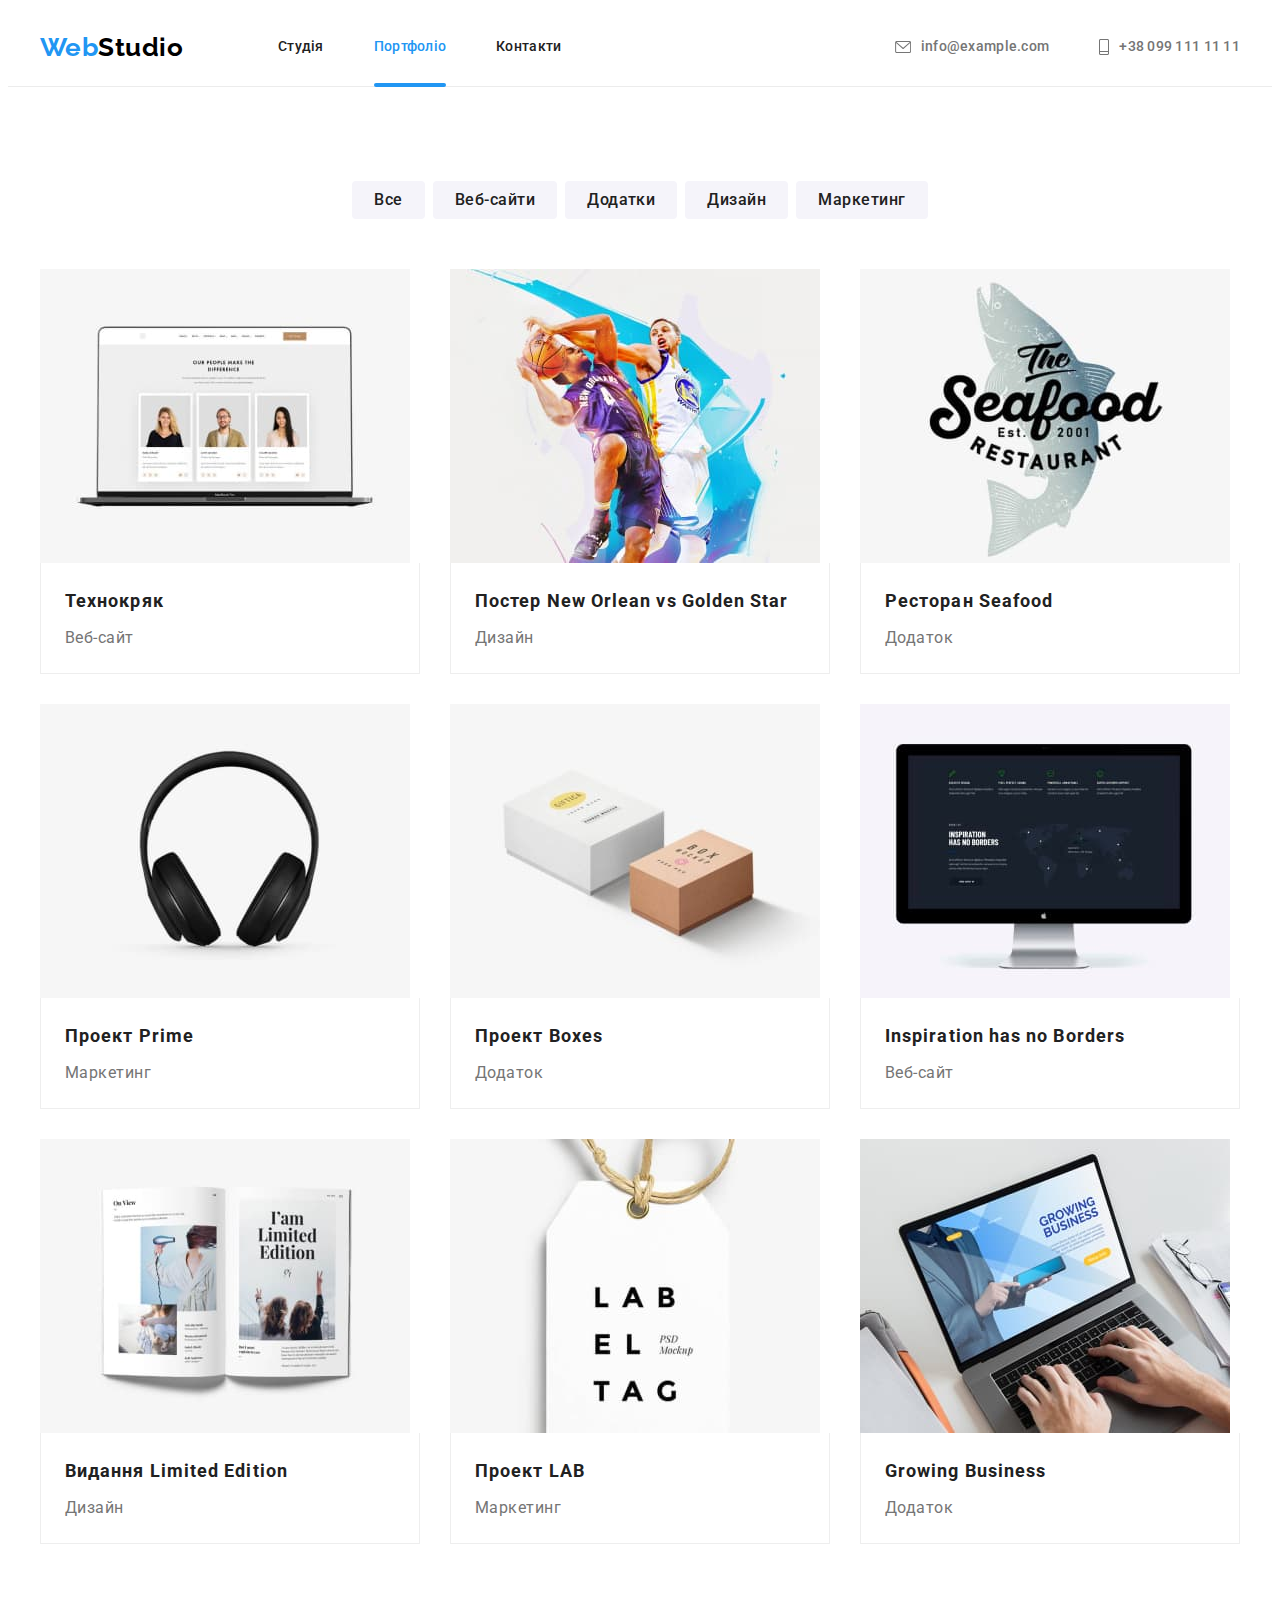
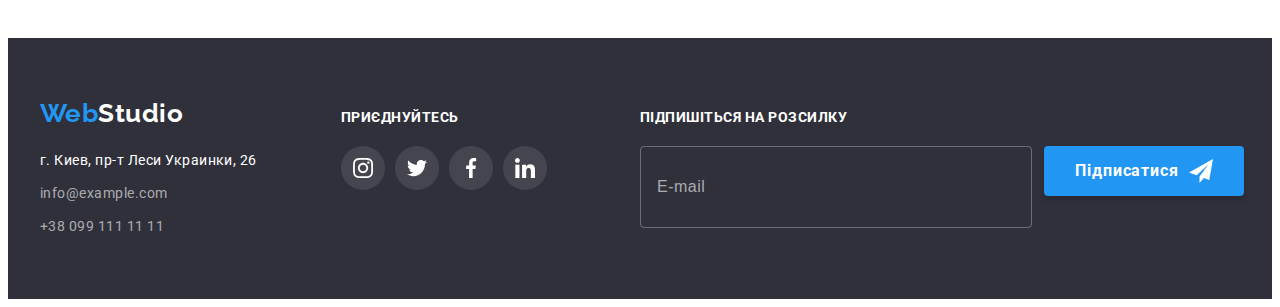
==== commit 6a3f9adb: "index.html subscribe changes" ====
--- a/portfolio.html
+++ b/portfolio.html
@@ -318,12 +318,13 @@
 
         <div class="subscribe">
           <p class="subscribe-title">Підпишіться на розсилку</p>
-          <div class="subscribe-wrap">
+          <form class="subscribe-wrap">
             <input
               type="email"
               name="subscribe-email"
               id="subscribe-email"
               class="subscribe-input"
+              placeholder="E-mail"
             />
             <label for="subscribe-email" class="subscribe-label">E-mail</label>
             <button type="submit" class="subscribe-btn btn">
@@ -332,7 +333,7 @@
                 <use href="./images/icons.svg#icon-send"></use>
               </svg>
             </button>
-          </div>
+          </form>
         </div>
       </div>
     </footer>
--- a/css/style.css
+++ b/css/style.css
@@ -604,6 +604,13 @@
   transition-duration: var(--time-duration);
   transition-timing-function: var(--time-function);
 }
+.subscribe-input::placeholder {
+  font-size: 16px;
+  line-height: 1.25;
+  letter-spacing: 0.03em;
+
+  color: rgba(255, 255, 255, 0.6);
+}
 .subscribe-label {
   position: absolute;
   left: 12px;
@@ -614,7 +621,7 @@
   line-height: 1.25;
   letter-spacing: 0.03em;
 
-  color: rgba(255, 255, 255, 0.6);
+  color: transparent;
   transition-property: transform, color;
   transition-duration: var(--time-duration);
   transition-timing-function: var(--time-function);
@@ -622,7 +629,7 @@
 .subscribe-input:focus {
   border-color: var(--accent-color);
 }
-.subscribe-input:focus + .subscribe-label {
+.subscribe-input:not(:placeholder-shown) + .subscribe-label {
   transform: translate(-150%, -50%);
   color: var(--accent-color);
 }
@@ -783,7 +790,7 @@
 .modal {
   position: absolute;
   width: 528px;
-  min-height: 581px;
+  height: 581px;
   padding: 40px;
   top: 50%;
   left: 50%;
